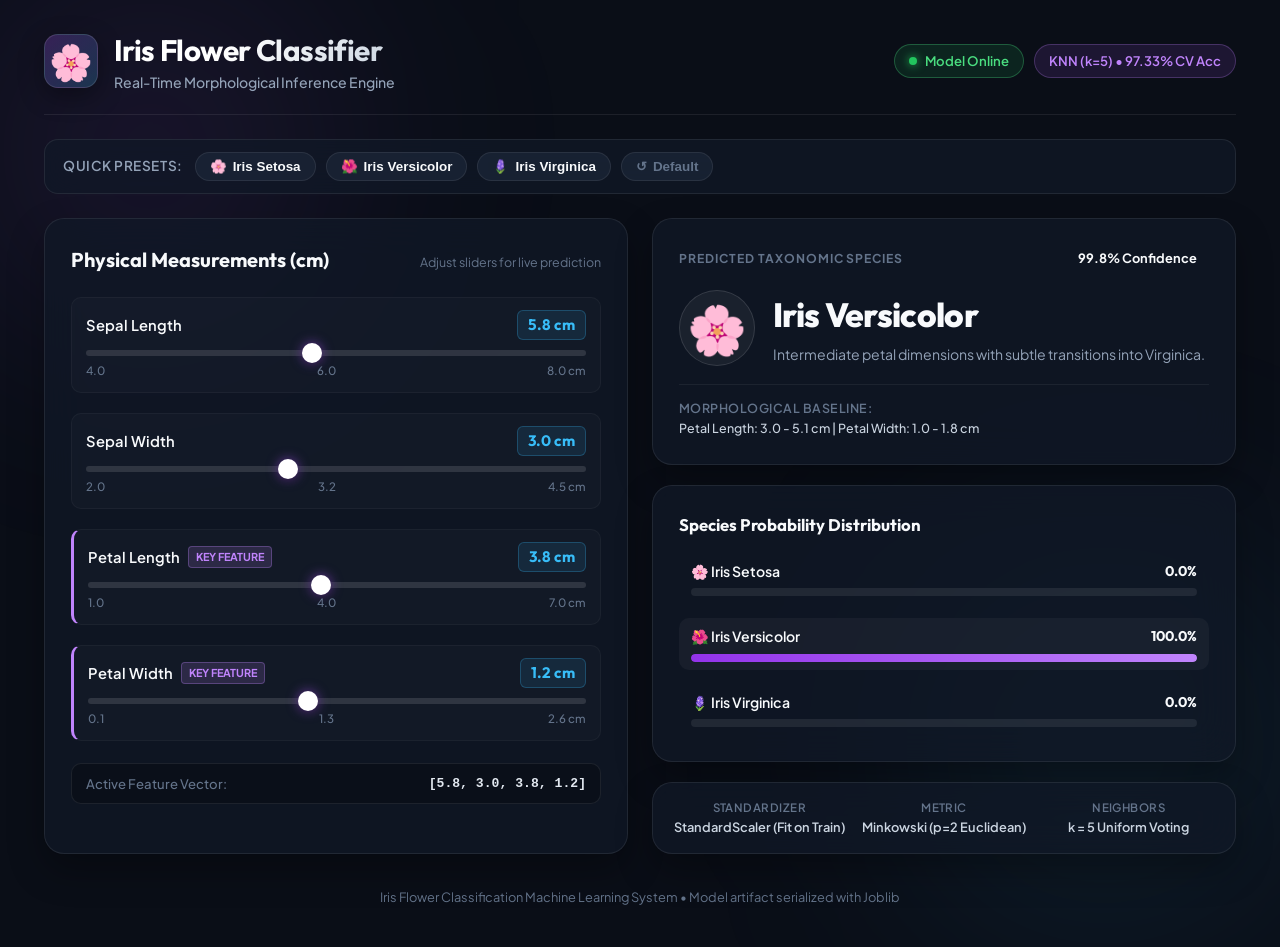
==== templates/index.html @ 304678bc "Add interactive web application with real-time prediction and modern UI" ====
<!DOCTYPE html>
<html lang="en">
<head>
  <meta charset="UTF-8">
  <meta name="viewport" content="width=device-width, initial-scale=1.0">
  <title>Iris Flower Classification | AI Inference Studio</title>
  <meta name="description" content="Real-time botanical species classification powered by Scikit-Learn machine learning pipeline.">
  <link rel="preconnect" href="https://fonts.googleapis.com">
  <link rel="preconnect" href="https://fonts.gstatic.com" crossorigin>
  <link href="https://fonts.googleapis.com/css2?family=Outfit:wght@300;400;500;600;700;800&family=Plus+Jakarta+Sans:wght@400;500;600;700&display=swap" rel="stylesheet">
  <link rel="stylesheet" href="/static/style.css">
</head>
<body>
  <div class="ambient-glow glow-1"></div>
  <div class="ambient-glow glow-2"></div>

  <div class="app-layout">
    <!-- Header -->
    <header class="app-header">
      <div class="brand">
        <div class="brand-icon">🌸</div>
        <div>
          <h1 class="brand-title">Iris Flower Classifier</h1>
          <p class="brand-subtitle">Real-Time Morphological Inference Engine</p>
        </div>
      </div>
      <div class="header-badges">
        <span class="status-badge live-pulse">
          <span class="status-dot"></span> Model Online
        </span>
        <span class="model-meta-pill">KNN (k=5) • 97.33% CV Acc</span>
      </div>
    </header>

    <!-- Preset Bar -->
    <section class="preset-section" aria-label="Quick Presets">
      <span class="preset-label">Quick Presets:</span>
      <div class="preset-buttons">
        <button type="button" class="preset-btn" id="btn-preset-setosa" data-preset="setosa">
          <span class="btn-emoji">🌸</span> Iris Setosa
        </button>
        <button type="button" class="preset-btn" id="btn-preset-versicolor" data-preset="versicolor">
          <span class="btn-emoji">🌺</span> Iris Versicolor
        </button>
        <button type="button" class="preset-btn" id="btn-preset-virginica" data-preset="virginica">
          <span class="btn-emoji">🪻</span> Iris Virginica
        </button>
        <button type="button" class="preset-btn preset-reset" id="btn-reset" title="Reset to Average Dimensions">
          <span>↺</span> Default
        </button>
      </div>
    </section>

    <!-- Main Grid -->
    <main class="main-grid">
      <!-- Input Sliders Panel -->
      <section class="card glass-card input-panel" aria-labelledby="controls-heading">
        <div class="panel-header">
          <h2 id="controls-heading" class="panel-title">Physical Measurements (cm)</h2>
          <span class="panel-hint">Adjust sliders for live prediction</span>
        </div>

        <form id="iris-form" class="controls-form" onsubmit="event.preventDefault();">
          <!-- Sepal Length -->
          <div class="control-group">
            <div class="control-label-row">
              <label for="sepal_length">Sepal Length</label>
              <span class="value-chip" id="val-sepal_length">5.8 cm</span>
            </div>
            <div class="slider-wrapper">
              <input type="range" id="sepal_length" name="sepal_length" min="4.0" max="8.0" step="0.1" value="5.8">
              <div class="slider-ticks">
                <span>4.0</span>
                <span>6.0</span>
                <span>8.0 cm</span>
              </div>
            </div>
          </div>

          <!-- Sepal Width -->
          <div class="control-group">
            <div class="control-label-row">
              <label for="sepal_width">Sepal Width</label>
              <span class="value-chip" id="val-sepal_width">3.0 cm</span>
            </div>
            <div class="slider-wrapper">
              <input type="range" id="sepal_width" name="sepal_width" min="2.0" max="4.5" step="0.1" value="3.0">
              <div class="slider-ticks">
                <span>2.0</span>
                <span>3.2</span>
                <span>4.5 cm</span>
              </div>
            </div>
          </div>

          <!-- Petal Length (Key Discriminator) -->
          <div class="control-group feature-highlight">
            <div class="control-label-row">
              <label for="petal_length">
                Petal Length
                <span class="tag-primary">Key Feature</span>
              </label>
              <span class="value-chip" id="val-petal_length">3.8 cm</span>
            </div>
            <div class="slider-wrapper">
              <input type="range" id="petal_length" name="petal_length" min="1.0" max="7.0" step="0.1" value="3.8">
              <div class="slider-ticks">
                <span>1.0</span>
                <span>4.0</span>
                <span>7.0 cm</span>
              </div>
            </div>
          </div>

          <!-- Petal Width (Key Discriminator) -->
          <div class="control-group feature-highlight">
            <div class="control-label-row">
              <label for="petal_width">
                Petal Width
                <span class="tag-primary">Key Feature</span>
              </label>
              <span class="value-chip" id="val-petal_width">1.2 cm</span>
            </div>
            <div class="slider-wrapper">
              <input type="range" id="petal_width" name="petal_width" min="0.1" max="2.6" step="0.1" value="1.2">
              <div class="slider-ticks">
                <span>0.1</span>
                <span>1.3</span>
                <span>2.6 cm</span>
              </div>
            </div>
          </div>
        </form>

        <div class="input-summary-box">
          <span class="summary-title">Active Feature Vector:</span>
          <code id="feature-vector-text">[5.8, 3.0, 3.8, 1.2]</code>
        </div>
      </section>

      <!-- Prediction & Analytics Panel -->
      <section class="results-panel" aria-labelledby="results-heading">
        <!-- Hero Prediction Result Card -->
        <div class="card glass-card result-hero-card" id="result-card">
          <div class="result-top-row">
            <span class="result-eyebrow">PREDICTED TAXONOMIC SPECIES</span>
            <span class="confidence-pill" id="confidence-badge">99.8% Confidence</span>
          </div>

          <div class="species-spotlight">
            <div class="species-icon-orb" id="species-icon">🌸</div>
            <div class="species-meta">
              <h3 class="species-headline" id="species-name">Iris Versicolor</h3>
              <p class="species-description" id="species-desc">
                Intermediate petal dimensions with subtle transitions into Virginica.
              </p>
            </div>
          </div>

          <div class="species-details-footer">
            <span class="range-guide-label">Morphological Baseline:</span>
            <span class="range-guide-val" id="species-range">Petal Length: 3.0 - 5.1 cm | Petal Width: 1.0 - 1.8 cm</span>
          </div>
        </div>

        <!-- Class Probabilities Breakdown Card -->
        <div class="card glass-card probabilities-card">
          <h2 id="results-heading" class="card-subtitle">Species Probability Distribution</h2>

          <div class="prob-list">
            <!-- Setosa Row -->
            <div class="prob-item" id="item-setosa">
              <div class="prob-header">
                <span class="prob-name">🌸 Iris Setosa</span>
                <span class="prob-pct" id="pct-setosa">0.0%</span>
              </div>
              <div class="prob-track">
                <div class="prob-fill fill-setosa" id="bar-setosa" style="width: 0%;"></div>
              </div>
            </div>

            <!-- Versicolor Row -->
            <div class="prob-item active-species" id="item-versicolor">
              <div class="prob-header">
                <span class="prob-name">🌺 Iris Versicolor</span>
                <span class="prob-pct" id="pct-versicolor">100.0%</span>
              </div>
              <div class="prob-track">
                <div class="prob-fill fill-versicolor" id="bar-versicolor" style="width: 100%;"></div>
              </div>
            </div>

            <!-- Virginica Row -->
            <div class="prob-item" id="item-virginica">
              <div class="prob-header">
                <span class="prob-name">🪻 Iris Virginica</span>
                <span class="prob-pct" id="pct-virginica">0.0%</span>
              </div>
              <div class="prob-track">
                <div class="prob-fill fill-virginica" id="bar-virginica" style="width: 0%;"></div>
              </div>
            </div>
          </div>
        </div>

        <!-- Botanical Insights Pill Box -->
        <div class="card glass-card telemetry-card">
          <div class="telemetry-grid">
            <div class="telemetry-item">
              <span class="telemetry-label">Standardizer</span>
              <span class="telemetry-val">StandardScaler (Fit on Train)</span>
            </div>
            <div class="telemetry-item">
              <span class="telemetry-label">Metric</span>
              <span class="telemetry-val">Minkowski (p=2 Euclidean)</span>
            </div>
            <div class="telemetry-item">
              <span class="telemetry-label">Neighbors</span>
              <span class="telemetry-val">k = 5 Uniform Voting</span>
            </div>
          </div>
        </div>
      </section>
    </main>

    <!-- Footer -->
    <footer class="app-footer">
      <p>Iris Flower Classification Machine Learning System • Model artifact serialized with Joblib</p>
    </footer>
  </div>

  <script src="/static/app.js"></script>
</body>
</html>
---- static/style.css ----
/* ============================================================
   Iris Classification Studio - Design System & Modern Aesthetics
   ============================================================ */

:root {
  --bg-main: #0a0e17;
  --bg-surface: rgba(17, 24, 39, 0.75);
  --bg-surface-elevated: rgba(30, 41, 59, 0.65);
  --border-subtle: rgba(255, 255, 255, 0.08);
  --border-glow: rgba(168, 85, 247, 0.35);

  --text-primary: #f8fafc;
  --text-secondary: #94a3b8;
  --text-muted: #64748b;

  --accent-setosa: #38bdf8;
  --accent-setosa-glow: rgba(56, 189, 248, 0.25);
  
  --accent-versicolor: #a855f7;
  --accent-versicolor-glow: rgba(168, 85, 247, 0.25);

  --accent-virginica: #f43f5e;
  --accent-virginica-glow: rgba(244, 63, 94, 0.25);

  --font-heading: 'Outfit', -apple-system, BlinkMacSystemFont, sans-serif;
  --font-body: 'Plus Jakarta Sans', -apple-system, BlinkMacSystemFont, sans-serif;

  --radius-xl: 20px;
  --radius-lg: 14px;
  --radius-md: 10px;
  --radius-sm: 6px;

  --transition-fast: 0.18s cubic-bezier(0.4, 0, 0.2, 1);
  --transition-smooth: 0.35s cubic-bezier(0.16, 1, 0.3, 1);
}

*, *::before, *::after {
  box-sizing: border-box;
  margin: 0;
  padding: 0;
}

body {
  font-family: var(--font-body);
  background-color: var(--bg-main);
  color: var(--text-primary);
  min-height: 100vh;
  line-height: 1.5;
  overflow-x: hidden;
  position: relative;
}

/* Ambient Background Glows */
.ambient-glow {
  position: fixed;
  border-radius: 50%;
  filter: blur(120px);
  pointer-events: none;
  z-index: 0;
}
.glow-1 {
  width: 500px;
  height: 500px;
  background: radial-gradient(circle, rgba(168, 85, 247, 0.18) 0%, transparent 70%);
  top: -100px;
  left: -100px;
}
.glow-2 {
  width: 550px;
  height: 550px;
  background: radial-gradient(circle, rgba(56, 189, 248, 0.15) 0%, transparent 70%);
  bottom: -120px;
  right: -100px;
}

/* Container Layout */
.app-layout {
  position: relative;
  z-index: 1;
  max-width: 1240px;
  margin: 0 auto;
  padding: 28px 24px 40px;
  display: flex;
  flex-direction: column;
  gap: 24px;
}

/* Header */
.app-header {
  display: flex;
  justify-content: space-between;
  align-items: center;
  flex-wrap: wrap;
  gap: 16px;
  padding-bottom: 20px;
  border-bottom: 1px solid var(--border-subtle);
}

.brand {
  display: flex;
  align-items: center;
  gap: 16px;
}

.brand-icon {
  font-size: 2.2rem;
  width: 54px;
  height: 54px;
  background: linear-gradient(135deg, rgba(168, 85, 247, 0.25), rgba(56, 189, 248, 0.2));
  border: 1px solid rgba(255, 255, 255, 0.12);
  border-radius: var(--radius-lg);
  display: grid;
  place-items: center;
  box-shadow: 0 8px 24px rgba(0, 0, 0, 0.35);
}

.brand-title {
  font-family: var(--font-heading);
  font-size: 1.85rem;
  font-weight: 700;
  letter-spacing: -0.02em;
  background: linear-gradient(120deg, #ffffff 40%, #cbd5e1 100%);
  -webkit-background-clip: text;
  -webkit-text-fill-color: transparent;
}

.brand-subtitle {
  font-size: 0.88rem;
  color: var(--text-secondary);
  font-weight: 500;
}

.header-badges {
  display: flex;
  align-items: center;
  gap: 10px;
}

.status-badge {
  display: inline-flex;
  align-items: center;
  gap: 8px;
  font-size: 0.82rem;
  font-weight: 600;
  color: #4ade80;
  background: rgba(34, 197, 94, 0.12);
  border: 1px solid rgba(74, 222, 128, 0.3);
  padding: 6px 14px;
  border-radius: 999px;
}

.status-dot {
  width: 8px;
  height: 8px;
  border-radius: 50%;
  background: #22c55e;
  box-shadow: 0 0 10px #22c55e;
  animation: pulse 2s infinite ease-in-out;
}

@keyframes pulse {
  0%, 100% { opacity: 1; transform: scale(1); }
  50% { opacity: 0.4; transform: scale(0.8); }
}

.model-meta-pill {
  font-size: 0.82rem;
  font-weight: 600;
  color: #c084fc;
  background: rgba(168, 85, 247, 0.12);
  border: 1px solid rgba(192, 132, 252, 0.25);
  padding: 6px 14px;
  border-radius: 999px;
}

/* Presets Bar */
.preset-section {
  display: flex;
  align-items: center;
  flex-wrap: wrap;
  gap: 12px;
  padding: 12px 18px;
  background: var(--bg-surface);
  border: 1px solid var(--border-subtle);
  border-radius: var(--radius-lg);
  backdrop-filter: blur(16px);
}

.preset-label {
  font-size: 0.85rem;
  font-weight: 600;
  color: var(--text-secondary);
  text-transform: uppercase;
  letter-spacing: 0.04em;
}

.preset-buttons {
  display: flex;
  flex-wrap: wrap;
  gap: 10px;
}

.preset-btn {
  display: inline-flex;
  align-items: center;
  gap: 6px;
  background: var(--bg-surface-elevated);
  border: 1px solid var(--border-subtle);
  color: var(--text-primary);
  padding: 6px 14px;
  border-radius: 999px;
  font-size: 0.84rem;
  font-weight: 600;
  cursor: pointer;
  transition: all var(--transition-fast);
}

.preset-btn:hover {
  background: rgba(255, 255, 255, 0.1);
  border-color: rgba(255, 255, 255, 0.25);
  transform: translateY(-1px);
}

.preset-reset {
  color: var(--text-muted);
}
.preset-reset:hover {
  color: var(--text-primary);
}

/* Main Grid Layout */
.main-grid {
  display: grid;
  grid-template-columns: 1fr 1fr;
  gap: 24px;
}

@media (max-width: 900px) {
  .main-grid {
    grid-template-columns: 1fr;
  }
}

/* Glass Card Common */
.card {
  background: var(--bg-surface);
  border: 1px solid var(--border-subtle);
  border-radius: var(--radius-xl);
  padding: 26px;
  backdrop-filter: blur(20px);
  box-shadow: 0 16px 36px rgba(0, 0, 0, 0.3);
  position: relative;
  overflow: hidden;
  transition: border-color var(--transition-smooth), box-shadow var(--transition-smooth);
}

/* Input Panel */
.input-panel {
  display: flex;
  flex-direction: column;
  gap: 22px;
}

.panel-header {
  display: flex;
  justify-content: space-between;
  align-items: baseline;
}

.panel-title {
  font-family: var(--font-heading);
  font-size: 1.25rem;
  font-weight: 700;
}

.panel-hint {
  font-size: 0.78rem;
  color: var(--text-muted);
}

.controls-form {
  display: flex;
  flex-direction: column;
  gap: 20px;
}

.control-group {
  display: flex;
  flex-direction: column;
  gap: 10px;
  padding: 12px 14px;
  background: rgba(255, 255, 255, 0.02);
  border: 1px solid rgba(255, 255, 255, 0.04);
  border-radius: var(--radius-md);
  transition: all var(--transition-fast);
}

.control-group:focus-within, .control-group:hover {
  background: rgba(255, 255, 255, 0.04);
  border-color: rgba(255, 255, 255, 0.1);
}

.feature-highlight {
  border-left: 3px solid #c084fc;
}

.control-label-row {
  display: flex;
  justify-content: space-between;
  align-items: center;
}

.control-label-row label {
  font-size: 0.92rem;
  font-weight: 600;
  display: flex;
  align-items: center;
  gap: 8px;
}

.tag-primary {
  font-size: 0.68rem;
  font-weight: 700;
  text-transform: uppercase;
  color: #c084fc;
  background: rgba(192, 132, 252, 0.15);
  border: 1px solid rgba(192, 132, 252, 0.3);
  padding: 2px 7px;
  border-radius: 4px;
}

.value-chip {
  font-family: var(--font-heading);
  font-size: 0.95rem;
  font-weight: 700;
  color: #38bdf8;
  background: rgba(56, 189, 248, 0.1);
  padding: 3px 10px;
  border-radius: var(--radius-sm);
  border: 1px solid rgba(56, 189, 248, 0.25);
}

.slider-wrapper {
  display: flex;
  flex-direction: column;
  gap: 6px;
}

/* Range Inputs */
input[type="range"] {
  -webkit-appearance: none;
  appearance: none;
  width: 100%;
  height: 6px;
  background: rgba(255, 255, 255, 0.12);
  border-radius: 999px;
  outline: none;
  cursor: pointer;
  transition: background var(--transition-fast);
}

input[type="range"]:hover {
  background: rgba(255, 255, 255, 0.2);
}

input[type="range"]::-webkit-slider-thumb {
  -webkit-appearance: none;
  appearance: none;
  width: 20px;
  height: 20px;
  border-radius: 50%;
  background: #ffffff;
  box-shadow: 0 0 12px rgba(168, 85, 247, 0.6), 0 2px 6px rgba(0, 0, 0, 0.5);
  cursor: grab;
  transition: transform var(--transition-fast), box-shadow var(--transition-fast);
}

input[type="range"]::-webkit-slider-thumb:hover {
  transform: scale(1.15);
  box-shadow: 0 0 18px rgba(168, 85, 247, 0.9), 0 2px 8px rgba(0, 0, 0, 0.6);
}

input[type="range"]::-webkit-slider-thumb:active {
  cursor: grabbing;
  transform: scale(1.05);
}

.slider-ticks {
  display: flex;
  justify-content: space-between;
  font-size: 0.72rem;
  color: var(--text-muted);
  font-weight: 500;
}

.input-summary-box {
  display: flex;
  align-items: center;
  justify-content: space-between;
  padding: 10px 14px;
  background: rgba(0, 0, 0, 0.25);
  border: 1px solid var(--border-subtle);
  border-radius: var(--radius-md);
  font-size: 0.82rem;
}

.summary-title {
  color: var(--text-muted);
  font-weight: 500;
}

.input-summary-box code {
  color: #e2e8f0;
  font-weight: 600;
  font-family: ui-monospace, SFMono-Regular, Menlo, Monaco, Consolas, monospace;
}

/* Results Panel */
.results-panel {
  display: flex;
  flex-direction: column;
  gap: 20px;
}

/* Hero Prediction Result Card */
.result-hero-card {
  border-width: 1.5px;
  display: flex;
  flex-direction: column;
  gap: 18px;
}

.result-top-row {
  display: flex;
  justify-content: space-between;
  align-items: center;
}

.result-eyebrow {
  font-size: 0.76rem;
  font-weight: 700;
  letter-spacing: 0.08em;
  color: var(--text-muted);
}

.confidence-pill {
  font-size: 0.8rem;
  font-weight: 700;
  padding: 4px 12px;
  border-radius: 999px;
  transition: all var(--transition-smooth);
}

.species-spotlight {
  display: flex;
  align-items: center;
  gap: 18px;
}

.species-icon-orb {
  font-size: 3rem;
  width: 76px;
  height: 76px;
  border-radius: 50%;
  display: grid;
  place-items: center;
  background: rgba(255, 255, 255, 0.05);
  border: 1px solid rgba(255, 255, 255, 0.12);
  flex-shrink: 0;
  transition: all var(--transition-smooth);
}

.species-headline {
  font-family: var(--font-heading);
  font-size: 2.1rem;
  font-weight: 800;
  letter-spacing: -0.02em;
  transition: color var(--transition-smooth);
}

.species-description {
  font-size: 0.88rem;
  color: var(--text-secondary);
  margin-top: 4px;
}

.species-details-footer {
  padding-top: 14px;
  border-top: 1px solid rgba(255, 255, 255, 0.06);
  display: flex;
  flex-direction: column;
  gap: 2px;
  font-size: 0.78rem;
}

.range-guide-label {
  color: var(--text-muted);
  font-weight: 600;
  text-transform: uppercase;
  letter-spacing: 0.04em;
}

.range-guide-val {
  color: #cbd5e1;
  font-weight: 500;
}

/* Dynamic State Themes on Hero Card */
.theme-setosa {
  border-color: rgba(56, 189, 248, 0.4);
  box-shadow: 0 16px 40px rgba(56, 189, 248, 0.15);
}
.theme-setosa .species-headline { color: var(--accent-setosa); }
.theme-setosa .species-icon-orb {
  background: rgba(56, 189, 248, 0.12);
  border-color: rgba(56, 189, 248, 0.35);
  box-shadow: 0 0 30px rgba(56, 189, 248, 0.25);
}
.theme-setosa .confidence-pill {
  color: #38bdf8;
  background: rgba(56, 189, 248, 0.15);
  border: 1px solid rgba(56, 189, 248, 0.35);
}

.theme-versicolor {
  border-color: rgba(168, 85, 247, 0.4);
  box-shadow: 0 16px 40px rgba(168, 85, 247, 0.15);
}
.theme-versicolor .species-headline { color: var(--accent-versicolor); }
.theme-versicolor .species-icon-orb {
  background: rgba(168, 85, 247, 0.12);
  border-color: rgba(168, 85, 247, 0.35);
  box-shadow: 0 0 30px rgba(168, 85, 247, 0.25);
}
.theme-versicolor .confidence-pill {
  color: #c084fc;
  background: rgba(168, 85, 247, 0.15);
  border: 1px solid rgba(168, 85, 247, 0.35);
}

.theme-virginica {
  border-color: rgba(244, 63, 94, 0.4);
  box-shadow: 0 16px 40px rgba(244, 63, 94, 0.15);
}
.theme-virginica .species-headline { color: var(--accent-virginica); }
.theme-virginica .species-icon-orb {
  background: rgba(244, 63, 94, 0.12);
  border-color: rgba(244, 63, 94, 0.35);
  box-shadow: 0 0 30px rgba(244, 63, 94, 0.25);
}
.theme-virginica .confidence-pill {
  color: #fb7185;
  background: rgba(244, 63, 94, 0.15);
  border: 1px solid rgba(244, 63, 94, 0.35);
}

/* Probabilities Breakdown Card */
.probabilities-card {
  display: flex;
  flex-direction: column;
  gap: 16px;
}

.card-subtitle {
  font-family: var(--font-heading);
  font-size: 1.05rem;
  font-weight: 700;
}

.prob-list {
  display: flex;
  flex-direction: column;
  gap: 14px;
}

.prob-item {
  display: flex;
  flex-direction: column;
  gap: 6px;
  padding: 8px 12px;
  border-radius: var(--radius-md);
  transition: all var(--transition-fast);
}

.prob-item.active-species {
  background: rgba(255, 255, 255, 0.04);
}

.prob-header {
  display: flex;
  justify-content: space-between;
  align-items: center;
  font-size: 0.88rem;
  font-weight: 600;
}

.prob-pct {
  font-family: var(--font-heading);
  font-weight: 700;
}

.prob-track {
  height: 8px;
  background: rgba(255, 255, 255, 0.08);
  border-radius: 999px;
  overflow: hidden;
  position: relative;
}

.prob-fill {
  height: 100%;
  border-radius: 999px;
  transition: width 0.4s cubic-bezier(0.16, 1, 0.3, 1);
}

.fill-setosa {
  background: linear-gradient(90deg, #0284c7, #38bdf8);
}
.fill-versicolor {
  background: linear-gradient(90deg, #9333ea, #c084fc);
}
.fill-virginica {
  background: linear-gradient(90deg, #e11d48, #fb7185);
}

/* Telemetry Card */
.telemetry-card {
  padding: 16px 20px;
}

.telemetry-grid {
  display: grid;
  grid-template-columns: repeat(3, 1fr);
  gap: 12px;
  text-align: center;
}

@media (max-width: 600px) {
  .telemetry-grid {
    grid-template-columns: 1fr;
    text-align: left;
  }
}

.telemetry-item {
  display: flex;
  flex-direction: column;
  gap: 2px;
}

.telemetry-label {
  font-size: 0.72rem;
  text-transform: uppercase;
  color: var(--text-muted);
  font-weight: 600;
  letter-spacing: 0.04em;
}

.telemetry-val {
  font-size: 0.8rem;
  color: #cbd5e1;
  font-weight: 600;
}

/* Footer */
.app-footer {
  text-align: center;
  padding-top: 10px;
  font-size: 0.8rem;
  color: var(--text-muted);
}
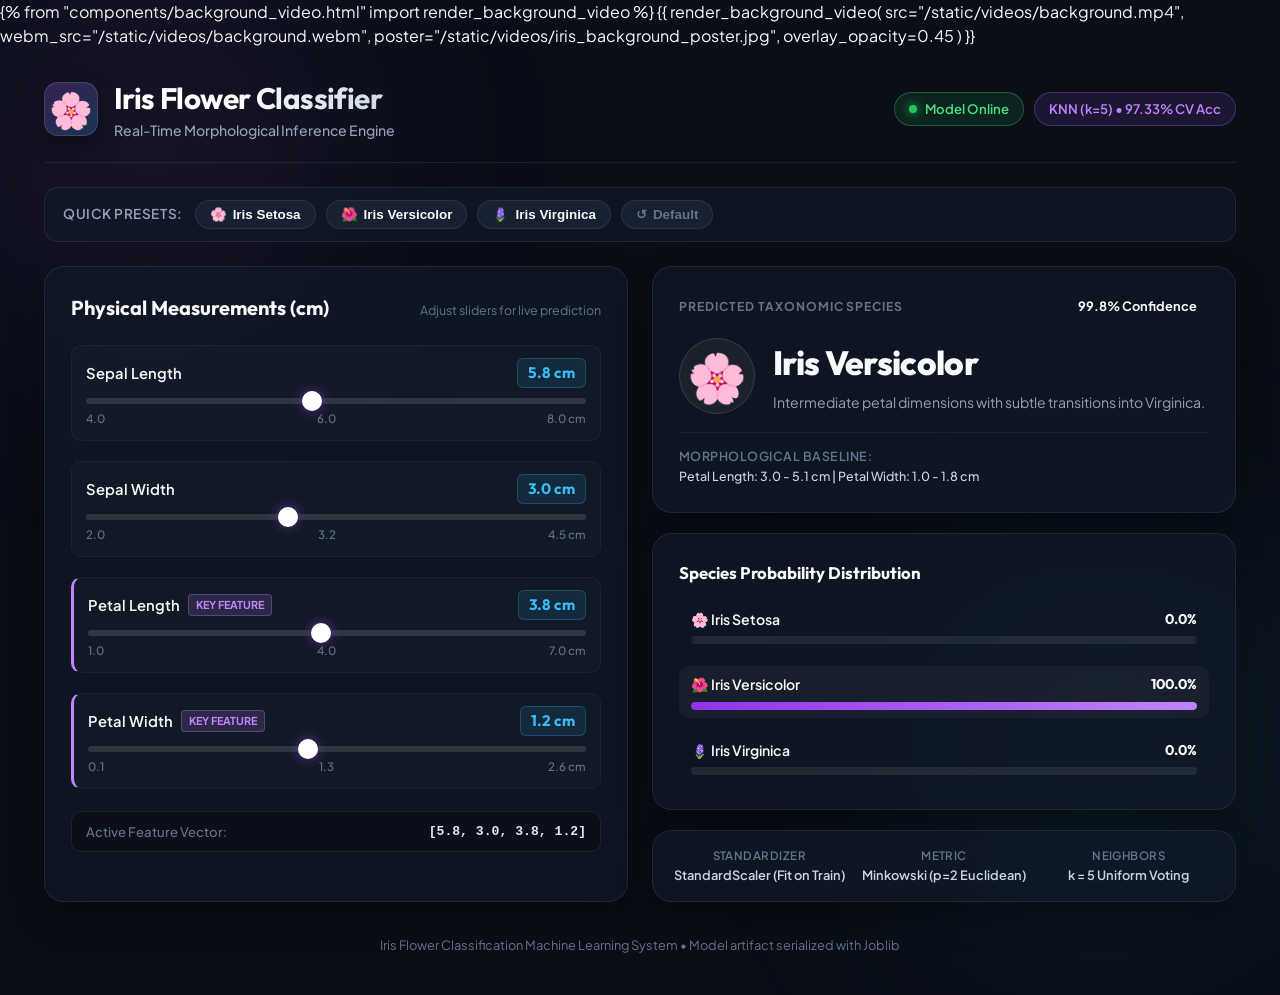
==== commit 486e06fd: "Add full-screen background video, fallback poster, and reusable components" ====
--- a/templates/index.html
+++ b/templates/index.html
@@ -11,6 +11,15 @@
   <link rel="stylesheet" href="/static/style.css">
 </head>
 <body>
+  <!-- Full-Screen Background Video Component -->
+  {% from "components/background_video.html" import render_background_video %}
+  {{ render_background_video(
+      src="/static/videos/background.mp4",
+      webm_src="/static/videos/background.webm",
+      poster="/static/videos/iris_background_poster.jpg",
+      overlay_opacity=0.45
+  ) }}
+
   <div class="ambient-glow glow-1"></div>
   <div class="ambient-glow glow-2"></div>
 
--- a/static/style.css
+++ b/static/style.css
@@ -50,39 +50,135 @@
   position: relative;
 }
 
-/* Ambient Background Glows */
+/* ============================================================
+   Full-Screen Background Video System
+   ============================================================ */
+
+.bg-video-container {
+  position: fixed;
+  top: 0;
+  left: 0;
+  width: 100vw;
+  height: 100vh;
+  width: 100dvw;
+  height: 100dvh;
+  z-index: 0;
+  overflow: hidden;
+  pointer-events: none;
+  user-select: none;
+  background-color: var(--bg-main, #0a0e17);
+  background-size: cover;
+  background-position: center center;
+  background-repeat: no-repeat;
+  contain: strict;
+}
+
+.bg-video-element {
+  position: absolute;
+  top: 50%;
+  left: 50%;
+  width: 100%;
+  height: 100%;
+  min-width: 100%;
+  min-height: 100%;
+  transform: translate(-50%, -50%);
+  object-fit: cover;
+  object-position: center center;
+  display: block;
+  z-index: 1;
+  pointer-events: none;
+  transition: opacity 0.5s ease;
+}
+
+/* Fallback image when HTML5 video element is unsupported */
+.bg-video-fallback-img {
+  position: absolute;
+  top: 50%;
+  left: 50%;
+  width: 100%;
+  height: 100%;
+  min-width: 100%;
+  min-height: 100%;
+  transform: translate(-50%, -50%);
+  object-fit: cover;
+  object-position: center center;
+  display: none;
+  z-index: 1;
+}
+
+/* Semi-transparent dark overlay for high contrast & text legibility */
+.bg-video-overlay {
+  position: absolute;
+  top: 0;
+  left: 0;
+  width: 100%;
+  height: 100%;
+  z-index: 2;
+  background-color: rgba(10, 14, 23, var(--bg-video-overlay-opacity, 0.45));
+  pointer-events: none;
+  transition: background-color 0.3s ease;
+}
+
+/* Cinematic vignette over the background video */
+.bg-video-overlay::after {
+  content: "";
+  position: absolute;
+  inset: 0;
+  background: radial-gradient(circle at 50% 50%, rgba(10, 14, 23, 0.1) 0%, rgba(10, 14, 23, 0.6) 100%);
+  pointer-events: none;
+}
+
+/* Ambient Background Glows - sit gently above the video layer */
 .ambient-glow {
   position: fixed;
   border-radius: 50%;
   filter: blur(120px);
   pointer-events: none;
-  z-index: 0;
+  z-index: 3;
 }
 .glow-1 {
   width: 500px;
   height: 500px;
-  background: radial-gradient(circle, rgba(168, 85, 247, 0.18) 0%, transparent 70%);
+  background: radial-gradient(circle, rgba(168, 85, 247, 0.16) 0%, transparent 70%);
   top: -100px;
   left: -100px;
 }
 .glow-2 {
   width: 550px;
   height: 550px;
-  background: radial-gradient(circle, rgba(56, 189, 248, 0.15) 0%, transparent 70%);
+  background: radial-gradient(circle, rgba(56, 189, 248, 0.14) 0%, transparent 70%);
   bottom: -120px;
   right: -100px;
 }
 
-/* Container Layout */
+/* Container Layout - sits safely in front of background video & glows */
 .app-layout {
   position: relative;
-  z-index: 1;
+  z-index: 10;
   max-width: 1240px;
   margin: 0 auto;
   padding: 28px 24px 40px;
   display: flex;
   flex-direction: column;
   gap: 24px;
+}
+
+/* Accessibility: Respect prefers-reduced-motion */
+@media (prefers-reduced-motion: reduce) {
+  .bg-video-element {
+    display: none !important;
+  }
+  .bg-video-container {
+    background-size: cover !important;
+    background-position: center !important;
+  }
+}
+
+/* Responsive: Optional poster-only on mobile devices to save bandwidth */
+@media (max-width: 640px) {
+  .bg-video-container[data-mobile-poster-only="true"] .bg-video-element {
+    display: none !important;
+  }
 }
 
 /* Header */
